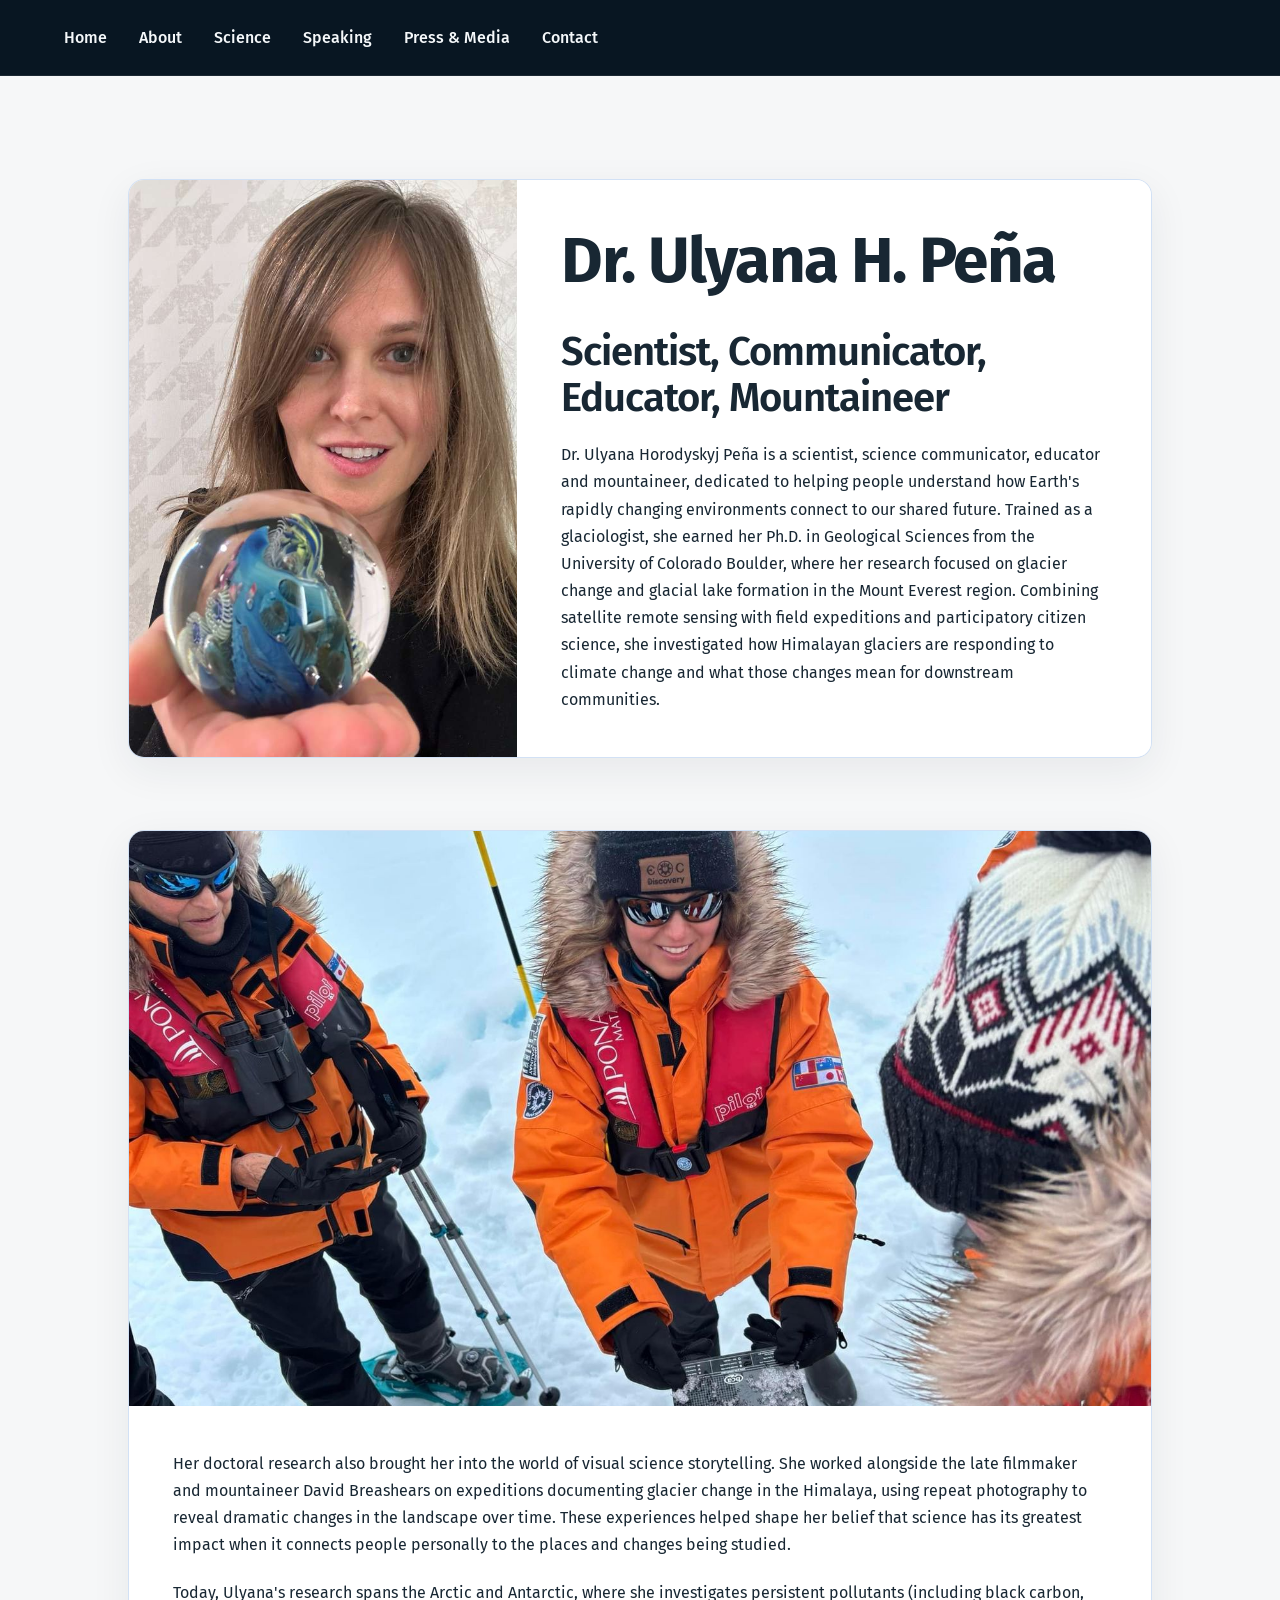
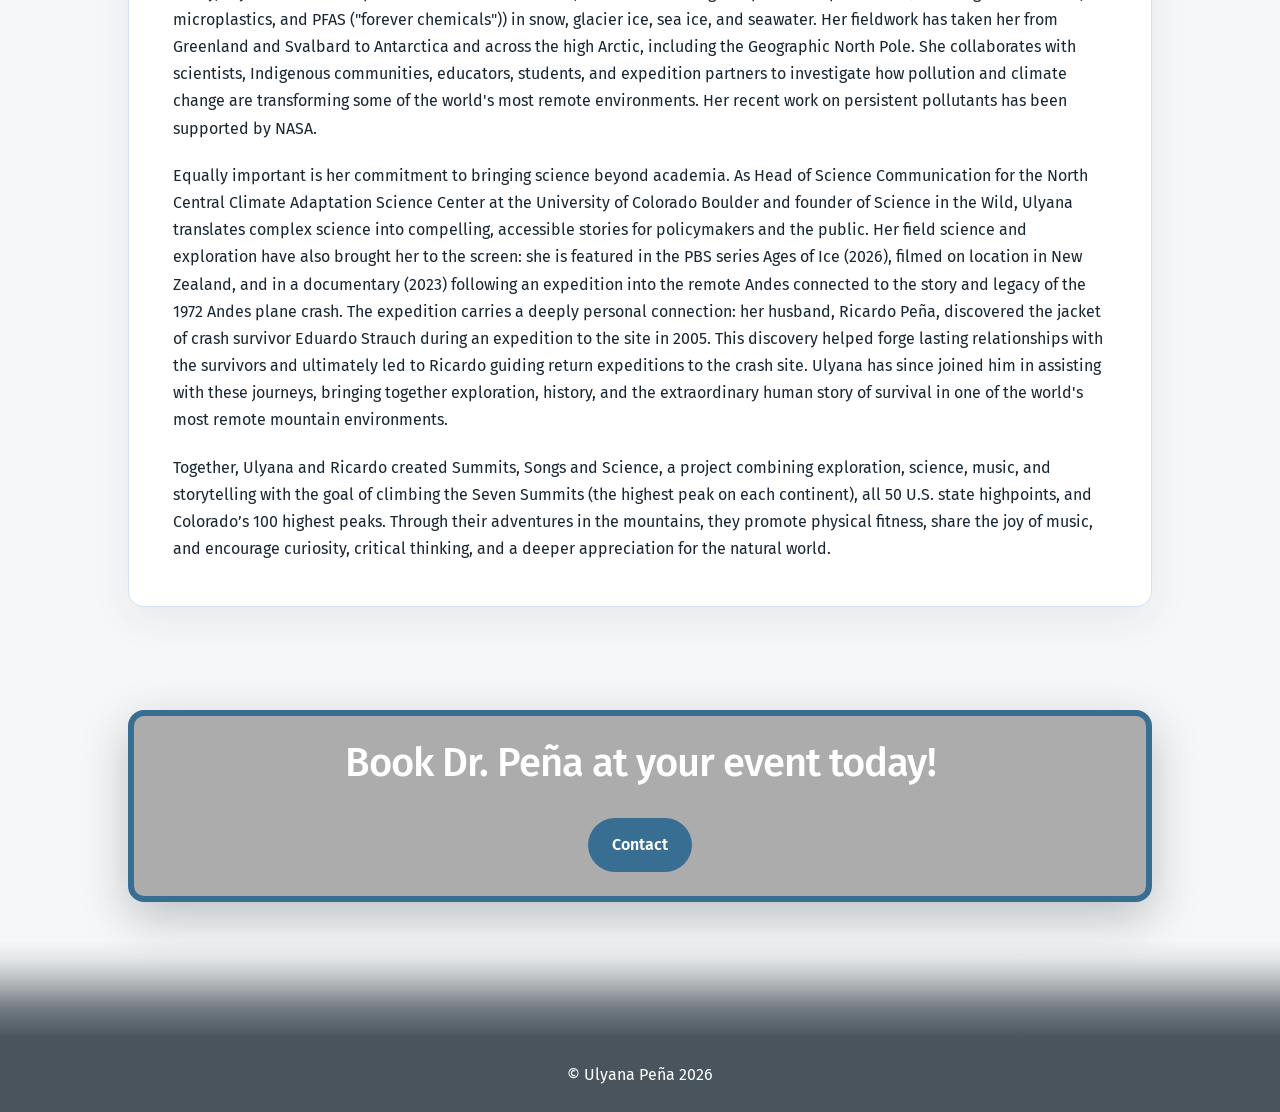
==== about.html @ 4a2b2b53 "Home and About" ====
<!DOCTYPE html>
<html lang="en">
<head>
    <meta charset="UTF-8">
    <meta name="viewport" content="width=device-width, initial-scale=1.0">
    <title>About | Ulyana H Peña</title>
    <link rel="preconnect" href="https://fonts.googleapis.com">
    <link rel="preconnect" href="https://fonts.gstatic.com" crossorigin>
    <link href="https://fonts.googleapis.com/css2?family=Fira+Sans:ital,wght@0,100;0,200;0,300;0,400;0,500;0,600;0,700;0,800;0,900;1,100;1,200;1,300;1,400;1,500;1,600;1,700;1,800;1,900&display=swap" rel="stylesheet">
    <link rel="stylesheet" href="styles.css">
</head>
<body id="about">
    <nav>
        <a href="index.html">Home</a>
        <a href="about.html">About</a>
        <a href="science.html">Science</a>
        <a href="speaking.html">Speaking</a>
        <a href="press-and-media.html">Press &amp; Media</a>
        <a href="contact.html">Contact</a>
    </nav>
    <main>
        <section class="about block-container">
            <article class="photo-text-block">
                <div class="photo-block">
                    <img src="img/small/home-ulyana.jpg" alt="Dr. Ulyana Peña holding a glass globe">
                </div>
                <div class="text-block">
                    <h1>Dr. Ulyana H. Peña</h1>
                    <h2>Scientist, Communicator, Educator, Mountaineer</h2>
                    <p>Dr. Ulyana Horodyskyj Peña is a scientist, science communicator, educator and mountaineer, dedicated to helping people understand how Earth's rapidly changing environments connect to our shared future. Trained as a glaciologist, she earned her Ph.D. in Geological Sciences from the University of Colorado Boulder, where her research focused on glacier change and glacial lake formation in the Mount Everest region. Combining satellite remote sensing with field expeditions and participatory citizen science, she investigated how Himalayan glaciers are responding to climate change and what those changes mean for downstream communities.</p>
                </div>
            </article>

            <article class="photo-text-block photo-text-block--stacked">
                <div class="photo-block">
                    <img src="img/small/home-sampling.jpg" alt="Researchers collecting samples on Arctic sea ice">
                </div>
                <div class="text-block">
                    <p>Her doctoral research also brought her into the world of visual science storytelling. She worked alongside the late filmmaker and mountaineer David Breashears on expeditions documenting glacier change in the Himalaya, using repeat photography to reveal dramatic changes in the landscape over time. These experiences helped shape her belief that science has its greatest impact when it connects people personally to the places and changes being studied.</p>
                    <p>Today, Ulyana's research spans the Arctic and Antarctic, where she investigates persistent pollutants (including black carbon, microplastics, and PFAS ("forever chemicals")) in snow, glacier ice, sea ice, and seawater. Her fieldwork has taken her from Greenland and Svalbard to Antarctica and across the high Arctic, including the Geographic North Pole. She collaborates with scientists, Indigenous communities, educators, students, and expedition partners to investigate how pollution and climate change are transforming some of the world's most remote environments. Her recent work on persistent pollutants has been supported by NASA.</p>
                    <p>Equally important is her commitment to bringing science beyond academia. As Head of Science Communication for the North Central Climate Adaptation Science Center at the University of Colorado Boulder and founder of Science in the Wild, Ulyana translates complex science into compelling, accessible stories for policymakers and the public. Her field science and exploration have also brought her to the screen: she is featured in the PBS series Ages of Ice (2026), filmed on location in New Zealand, and in a documentary (2023) following an expedition into the remote Andes connected to the story and legacy of the 1972 Andes plane crash. The expedition carries a deeply personal connection: her husband, Ricardo Peña, discovered the jacket of crash survivor Eduardo Strauch during an expedition to the site in 2005. This discovery helped forge lasting relationships with the survivors and ultimately led to Ricardo guiding return expeditions to the crash site. Ulyana has since joined him in assisting with these journeys, bringing together exploration, history, and the extraordinary human story of survival in one of the world's most remote mountain environments.</p>
                    <p>Together, Ulyana and Ricardo created Summits, Songs and Science, a project combining exploration, science, music, and storytelling with the goal of climbing the Seven Summits (the highest peak on each continent), all 50 U.S. state highpoints, and Colorado’s 100 highest peaks. Through their adventures in the mountains, they promote physical fitness, share the joy of music, and encourage curiosity, critical thinking, and a deeper appreciation for the natural world.</p>
                </div>
            </article>
        </section>
        <a class="card booking-card" href="contact.html">
            <h2>Book Dr. Peña at your event today!</h2>
            <span class="button">Contact</span>
        </a>
    </main>
    <footer>
        <p>&copy; Ulyana Peña 2026</p>
    </footer>
</body>
</html>
---- styles.css ----
:root {
    --color-deep-sky-blue: #386e92;
    --card-background: #ffffff;
    --card-radius: 1rem;
    --card-shadow: 0 0.75rem 2.5rem rgba(24, 39, 51, 0.07);
    --content-width: 72rem;
    --page-gutter: clamp(1.25rem, 5vw, 4rem);
    --section-spacing: clamp(4rem, 8vw, 7rem);
}

*,
*::before,
*::after {
    box-sizing: border-box;
}

html {
    line-height: 1.7;
}

body {
    display: flex;
    min-height: 100vh;
    flex-direction: column;
    margin: 0;
    color: #182733;
    background: #f6f7f8;
    font-family: "Fira Sans", sans-serif;
    font-size: 1rem;
    font-weight: 400;
}

nav {
    display: flex;
    flex-wrap: wrap;
    gap: 1rem 2rem;
    align-items: center;
    padding: 1.5rem max(var(--page-gutter), calc((100% - var(--content-width)) / 2));
    background: #081622;
    border-bottom: 1px solid rgba(255, 255, 255, 0.08);
}

nav a {
    color: #f5f8fa;
    font-weight: 500;
    text-decoration: none;
}

nav a:hover,
nav a:focus-visible {
    color: #82cfff;
}

main {
    flex: 1;
    width: min(100% - (2 * var(--page-gutter)), var(--content-width));
    margin-inline: auto;
    padding-block: var(--section-spacing);
}

main > section + section,
.science > section + section,
.press > section + section {
    margin-top: var(--section-spacing);
}

h1,
h2,
h3 {
    margin-top: 0;
    line-height: 1.15;
    letter-spacing: -0.025em;
}

h1 {
    margin-bottom: 2rem;
    font-size: clamp(2.5rem, 7vw, 4.5rem);
    font-weight: 700;
}

h2 {
    margin-bottom: 1.25rem;
    font-size: clamp(1.75rem, 4vw, 2.5rem);
    font-weight: 600;
}

h3 {
    margin-bottom: 1rem;
    font-size: clamp(1.25rem, 2.5vw, 1.6rem);
    font-weight: 600;
}

p,
ul {
    margin-top: 0;
    margin-bottom: 1.25rem;
}

li + li {
    margin-top: 1rem;
}

a {
    color: var(--color-deep-sky-blue);
    text-underline-offset: 0.2em;
}

footer {
    position: relative;
    padding: 1.5rem var(--page-gutter);
    color: #ffffff;
    text-align: center;
    background: rgba(8, 22, 34, 0.72);
}

footer::before {
    position: absolute;
    right: 0;
    bottom: 100%;
    left: 0;
    height: 6rem;
    background: linear-gradient(
        to top,
        rgba(8, 22, 34, 0.72) 0%,
        rgba(8, 22, 34, 0.55) 30%,
        rgba(8, 22, 34, 0.25) 60%,
        rgba(8, 22, 34, 0.07) 82%,
        rgba(8, 22, 34, 0) 100%
    );
    content: "";
    pointer-events: none;
}

footer p {
    margin: 0;
}

.card {
    margin-block: 2rem;
    padding: clamp(1.5rem, 4vw, 2.75rem);
    overflow: hidden;
    background: var(--card-background);
    border: 0;
    border-radius: var(--card-radius);
    box-shadow: var(--card-shadow);
}

.card > :first-child {
    margin-top: 0;
}

.card > :last-child {
    margin-bottom: 0;
}

.card img {
    display: block;
    width: 100%;
    height: auto;
    margin-bottom: 1.5rem;
    border-radius: calc(var(--card-radius) / 2);
    object-fit: cover;
}

.card > a {
    display: inline-block;
    margin-top: 0.75rem;
    font-weight: 500;
}

.block-container {
    display: flex;
    flex-direction: column;
    gap: clamp(1.5rem, 4vw, 2.5rem);
}

.photo-block,
.text-block,
.photo-text-block {
    overflow: hidden;
    border-radius: var(--card-radius);
}

.block-container > .photo-block,
.block-container > .text-block,
.photo-text-block {
    box-shadow: var(--card-shadow);
}

.photo-block img {
    display: block;
    width: 100%;
    height: 100%;
    object-fit: cover;
}

.text-block {
    padding: clamp(1.5rem, 4vw, 2.75rem);
    background: var(--card-background);
}

.text-block > :first-child {
    margin-top: 0;
}

.text-block > :last-child {
    margin-bottom: 0;
}

.photo-text-block {
    display: flex;
    background: var(--card-background);
    border: 1px solid rgba(7, 89, 199, 0.18);
}

.photo-text-block > .photo-block {
    flex: 0 0 38%;
    border-radius: 0;
}

.photo-text-block > .text-block {
    flex: 1;
    border-radius: 0;
}

.photo-text-block--stacked {
    flex-direction: column;
}

.photo-text-block--stacked > .photo-block {
    flex-basis: auto;
}

.photo-text-block--stacked > .photo-block img {
    aspect-ratio: 16 / 9;
}

.photo-text-block h1 {
    font-size: clamp(2.25rem, 5vw, 4rem);
}

.block-container > .photo-block img {
    aspect-ratio: 16 / 9;
}

@media (max-width: 48rem) {
    .photo-text-block {
        flex-direction: column;
    }

    .photo-text-block > .photo-block {
        flex-basis: auto;
    }

    .photo-text-block > .photo-block img {
        max-height: 32rem;
        aspect-ratio: 4 / 5;
    }
}

.contact.card {
    width: min(100%, 34rem);
    margin-inline: auto;
    padding: clamp(1.5rem, 3vw, 2rem);
    color: #ffffff;
    background: var(--color-deep-sky-blue);
    box-shadow: 0 1rem 3rem rgba(7, 89, 199, 0.24);
}

.contact.card h1 {
    margin-bottom: 1rem;
    font-size: clamp(2.25rem, 5vw, 3.25rem);
    text-align: center;
}

.contact.card address {
    font-style: normal;
}

.contact.card address p {
    margin-bottom: 0.35rem;
}

.contact.card address p:last-child {
    margin-bottom: 0;
}

.contact.card a {
    color: #ffffff;
}

.speaking__topic.card,
.science__research-item.card,
.science__exploration-item.card,
.science__essay.card,
.press__feature.card {
    min-height: calc(100% - 4rem);
}

.booking-card.card {
    display: block;
    box-sizing: border-box;
    width: 100%;
    margin-top: clamp(4rem, 8vw, 7rem);
    padding: clamp(1rem, 2vw, 1.5rem);
    color: #ffffff;
    text-align: center;
    text-decoration: none;
    background: rgba(0, 0, 0, 0.3);
    border: 6px solid var(--color-deep-sky-blue);
    box-shadow: 0 1rem 3rem rgba(8, 22, 34, 0.24);
    -webkit-backdrop-filter: blur(4px);
    backdrop-filter: blur(4px);
    transition: box-shadow 180ms ease;
}

.booking-card.card:hover,
.booking-card.card:focus-visible,
.booking-card.card:focus-within {
    box-shadow:
        inset 0 0 0 3px var(--color-deep-sky-blue),
        0 1rem 3rem rgba(8, 22, 34, 0.3);
}

.booking-card.card h2 {
    font-weight: 500;
}

.booking-card .button {
    display: inline-block;
    margin-top: 0.75rem;
    color: #ffffff;
    background: var(--color-deep-sky-blue);
}

.booking-card .button:hover,
.booking-card .button:focus-visible {
    color: #ffffff;
    background: var(--color-deep-sky-blue);
}

.button {
    padding: 0.85rem 1.5rem;
    color: #ffffff;
    background: var(--color-deep-sky-blue);
    border: 0;
    border-radius: 999px;
    font: inherit;
    font-weight: 600;
    cursor: pointer;
}

.button:hover,
.button:focus-visible {
    background: #194d5b;
}


body#home,
body#contact {
    min-height: 100vh;
    background-position: center;
    background-size: cover;
    background-repeat: no-repeat;
}

body#home {
    background-image: url(img/small/landscape-home-alternating.jpg);
    background-position: center top;
    background-repeat: repeat-y;
    background-size: 100% auto;
}

body#home main {
    padding-top: 0;
}

.home-hero__text {
    margin-bottom: clamp(3rem, 6vw, 5rem);
    padding-block: clamp(1.5rem, 4vw, 3rem);
    color: inherit;
    text-align: left;
}

.home-hero__text h1 {
    margin-bottom: 1rem;
    font-size: clamp(3rem, 6vw, 4.75rem);
}

.home-hero__text p {
    margin: 0;
    font-size: clamp(1.25rem, 2.5vw, 2rem);
    font-weight: 500;
}

.home-bio {
    margin-top: auto;
    padding: clamp(1rem, 2.5vw, 1.5rem);
    background: rgba(0, 0, 0, 0.3);
    border: 1px solid rgba(255, 255, 255, 0.1);
    border-radius: 0.75rem;
    backdrop-filter: blur(4px);
}

.home-bio > :last-child {
    margin-bottom: 0;
}

.home-intro {
    display: grid;
    grid-template-columns: minmax(0, 3fr) minmax(18rem, 2fr);
    min-height: max(28rem, calc(min(75vw, 85vh) - 5rem));
    gap: clamp(1rem, 2vw, 2rem);
    align-items: stretch;
}

.home-intro > .text-block {
    display: flex;
    flex-direction: column;
    padding: 2rem 0 0;
    color: #ffffff;
    background: transparent;
    text-shadow: 0 0.15rem 1rem rgba(8, 22, 34, 0.8);
}

.home-intro > .photo-block {
    width: min(100%, 28rem);
    height: auto;
    align-self: end;
    justify-self: end;
    border-radius: var(--card-radius);
    box-shadow: 0 1rem 3rem rgba(8, 22, 34, 0.3);
}

.home-intro > .photo-block img {
    height: auto;
    object-position: center;
}

@media (max-width: 48rem) {
    .home-intro {
        grid-template-columns: 1fr;
        padding-block: 3rem;
    }

    .home-intro > .photo-block {
        width: min(100%, 28rem);
        justify-self: center;
    }

    .home-intro > .photo-block img {
        height: auto;
    }
}

body#about main {
    width: min(100% - (2 * var(--page-gutter)), 64rem);
}

body#about .block-container {
    gap: clamp(2.5rem, 6vw, 4.5rem);
}

body#about main > section + section {
    margin-top: clamp(5rem, 10vw, 8rem);
}

body#contact {
    background-image: url(img/small/contact-ocean.jpg);
}
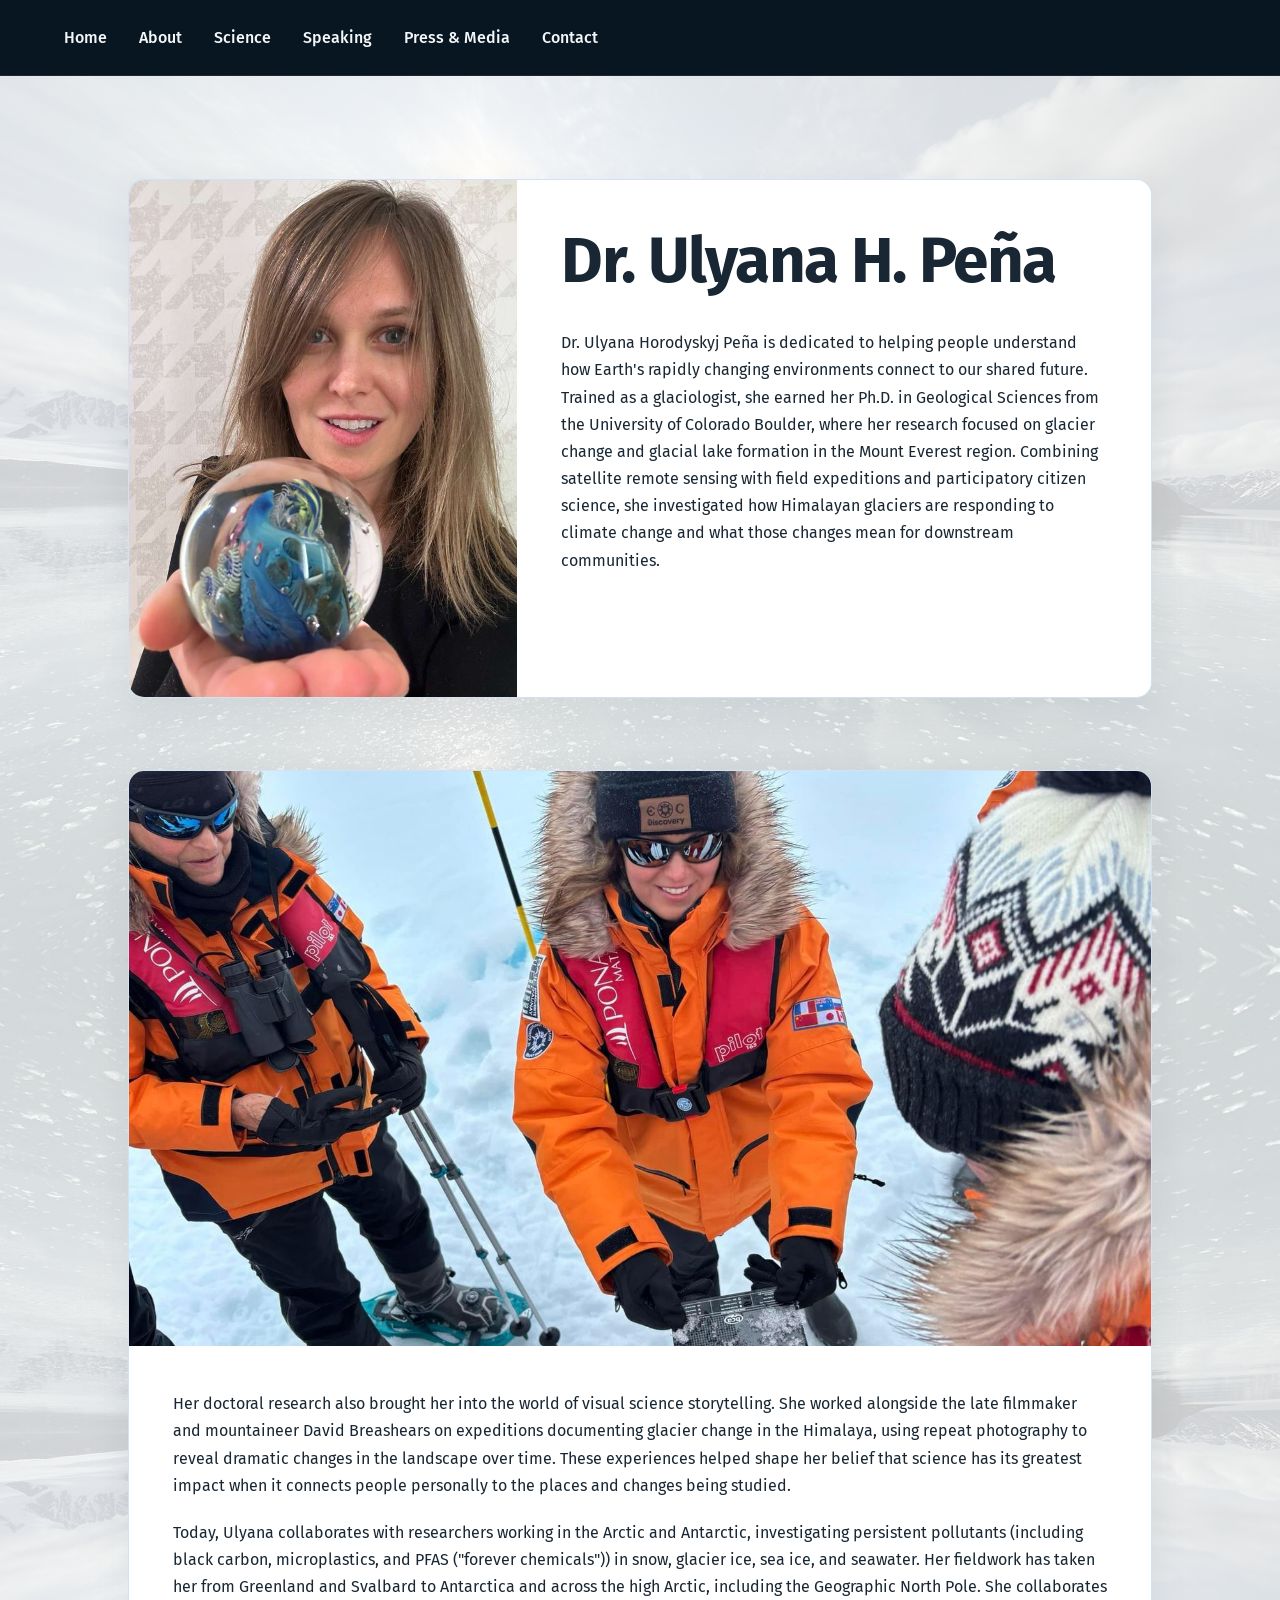
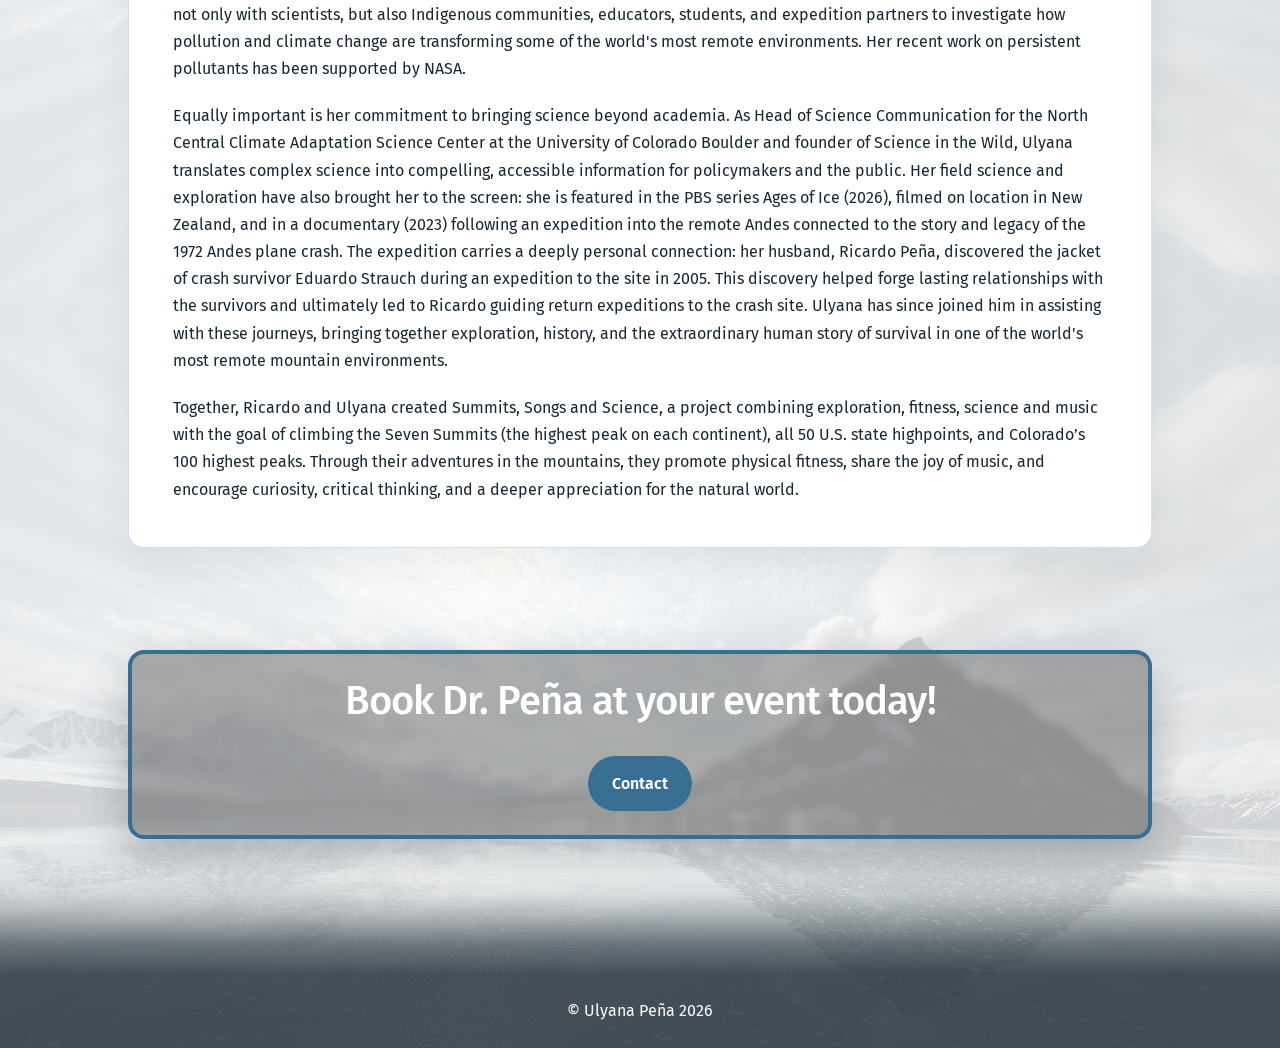
==== commit d6644e72: "Revise Dr. Ulyana Peña's biography section Updated the biography of Dr. Ulyana H. Peña to enhance cl" ====
--- a/about.html
+++ b/about.html
@@ -26,8 +26,7 @@
                 </div>
                 <div class="text-block">
                     <h1>Dr. Ulyana H. Peña</h1>
-                    <h2>Scientist, Communicator, Educator, Mountaineer</h2>
-                    <p>Dr. Ulyana Horodyskyj Peña is a scientist, science communicator, educator and mountaineer, dedicated to helping people understand how Earth's rapidly changing environments connect to our shared future. Trained as a glaciologist, she earned her Ph.D. in Geological Sciences from the University of Colorado Boulder, where her research focused on glacier change and glacial lake formation in the Mount Everest region. Combining satellite remote sensing with field expeditions and participatory citizen science, she investigated how Himalayan glaciers are responding to climate change and what those changes mean for downstream communities.</p>
+                    <p>Dr. Ulyana Horodyskyj Peña is dedicated to helping people understand how Earth's rapidly changing environments connect to our shared future. Trained as a glaciologist, she earned her Ph.D. in Geological Sciences from the University of Colorado Boulder, where her research focused on glacier change and glacial lake formation in the Mount Everest region. Combining satellite remote sensing with field expeditions and participatory citizen science, she investigated how Himalayan glaciers are responding to climate change and what those changes mean for downstream communities.</p>
                 </div>
             </article>
 
@@ -37,9 +36,9 @@
                 </div>
                 <div class="text-block">
                     <p>Her doctoral research also brought her into the world of visual science storytelling. She worked alongside the late filmmaker and mountaineer David Breashears on expeditions documenting glacier change in the Himalaya, using repeat photography to reveal dramatic changes in the landscape over time. These experiences helped shape her belief that science has its greatest impact when it connects people personally to the places and changes being studied.</p>
-                    <p>Today, Ulyana's research spans the Arctic and Antarctic, where she investigates persistent pollutants (including black carbon, microplastics, and PFAS ("forever chemicals")) in snow, glacier ice, sea ice, and seawater. Her fieldwork has taken her from Greenland and Svalbard to Antarctica and across the high Arctic, including the Geographic North Pole. She collaborates with scientists, Indigenous communities, educators, students, and expedition partners to investigate how pollution and climate change are transforming some of the world's most remote environments. Her recent work on persistent pollutants has been supported by NASA.</p>
-                    <p>Equally important is her commitment to bringing science beyond academia. As Head of Science Communication for the North Central Climate Adaptation Science Center at the University of Colorado Boulder and founder of Science in the Wild, Ulyana translates complex science into compelling, accessible stories for policymakers and the public. Her field science and exploration have also brought her to the screen: she is featured in the PBS series Ages of Ice (2026), filmed on location in New Zealand, and in a documentary (2023) following an expedition into the remote Andes connected to the story and legacy of the 1972 Andes plane crash. The expedition carries a deeply personal connection: her husband, Ricardo Peña, discovered the jacket of crash survivor Eduardo Strauch during an expedition to the site in 2005. This discovery helped forge lasting relationships with the survivors and ultimately led to Ricardo guiding return expeditions to the crash site. Ulyana has since joined him in assisting with these journeys, bringing together exploration, history, and the extraordinary human story of survival in one of the world's most remote mountain environments.</p>
-                    <p>Together, Ulyana and Ricardo created Summits, Songs and Science, a project combining exploration, science, music, and storytelling with the goal of climbing the Seven Summits (the highest peak on each continent), all 50 U.S. state highpoints, and Colorado’s 100 highest peaks. Through their adventures in the mountains, they promote physical fitness, share the joy of music, and encourage curiosity, critical thinking, and a deeper appreciation for the natural world.</p>
+                    <p>Today, Ulyana collaborates with researchers working in the Arctic and Antarctic, investigating persistent pollutants (including black carbon, microplastics, and PFAS ("forever chemicals")) in snow, glacier ice, sea ice, and seawater. Her fieldwork has taken her from Greenland and Svalbard to Antarctica and across the high Arctic, including the Geographic North Pole. She collaborates not only with scientists, but also Indigenous communities, educators, students, and expedition partners to investigate how pollution and climate change are transforming some of the world's most remote environments. Her recent work on persistent pollutants has been supported by NASA.</p>
+                    <p>Equally important is her commitment to bringing science beyond academia. As Head of Science Communication for the North Central Climate Adaptation Science Center at the University of Colorado Boulder and founder of Science in the Wild, Ulyana translates complex science into compelling, accessible information for policymakers and the public. Her field science and exploration have also brought her to the screen: she is featured in the PBS series Ages of Ice (2026), filmed on location in New Zealand, and in a documentary (2023) following an expedition into the remote Andes connected to the story and legacy of the 1972 Andes plane crash. The expedition carries a deeply personal connection: her husband, Ricardo Peña, discovered the jacket of crash survivor Eduardo Strauch during an expedition to the site in 2005. This discovery helped forge lasting relationships with the survivors and ultimately led to Ricardo guiding return expeditions to the crash site. Ulyana has since joined him in assisting with these journeys, bringing together exploration, history, and the extraordinary human story of survival in one of the world's most remote mountain environments.</p>
+                    <p>Together, Ricardo and Ulyana created Summits, Songs and Science, a project combining exploration, fitness, science and music with the goal of climbing the Seven Summits (the highest peak on each continent), all 50 U.S. state highpoints, and Colorado’s 100 highest peaks. Through their adventures in the mountains, they promote physical fitness, share the joy of music, and encourage curiosity, critical thinking, and a deeper appreciation for the natural world.</p>
                 </div>
             </article>
         </section>
--- a/styles.css
+++ b/styles.css
@@ -6,6 +6,7 @@
     --content-width: 72rem;
     --page-gutter: clamp(1.25rem, 5vw, 4rem);
     --section-spacing: clamp(4rem, 8vw, 7rem);
+    --card-gap: clamp(1.5rem, 4vw, 2.5rem);
 }
 
 *,
@@ -24,7 +25,13 @@
     flex-direction: column;
     margin: 0;
     color: #182733;
-    background: #f6f7f8;
+    background-color: #f6f7f8;
+    background-image:
+        linear-gradient(rgba(255, 255, 255, 0.8), rgba(255, 255, 255, 0.8)),
+        url(img/small/landscape-home-alternating.jpg);
+    background-position: center top;
+    background-repeat: repeat-y;
+    background-size: 100% auto;
     font-family: "Fira Sans", sans-serif;
     font-size: 1rem;
     font-weight: 400;
@@ -58,10 +65,18 @@
     padding-block: var(--section-spacing);
 }
 
-main > section + section,
+main > section + section {
+    margin-top: var(--section-spacing);
+}
+
 .science > section + section,
 .press > section + section {
-    margin-top: var(--section-spacing);
+    margin-top: calc(var(--card-gap) * 2);
+}
+
+.science h2,
+.press h2 {
+    margin-bottom: 0.65rem;
 }
 
 h1,
@@ -139,7 +154,8 @@
     margin-block: 2rem;
     padding: clamp(1.5rem, 4vw, 2.75rem);
     overflow: hidden;
-    background: var(--card-background);
+    color: #ffffff;
+    background: #000000;
     border: 0;
     border-radius: var(--card-radius);
     box-shadow: var(--card-shadow);
@@ -162,6 +178,10 @@
     object-fit: cover;
 }
 
+.card a {
+    color: #ffffff;
+}
+
 .card > a {
     display: inline-block;
     margin-top: 0.75rem;
@@ -259,12 +279,20 @@
 }
 
 .contact.card {
+    display: flex;
     width: min(100%, 34rem);
-    margin-inline: auto;
-    padding: clamp(1.5rem, 3vw, 2rem);
-    color: #ffffff;
-    background: var(--color-deep-sky-blue);
-    box-shadow: 0 1rem 3rem rgba(7, 89, 199, 0.24);
+    min-height: 20rem;
+    flex-direction: column;
+    justify-content: center;
+    margin: auto;
+    padding: clamp(1.5rem, 4vw, 3rem);
+    color: #ffffff;
+    background: rgba(0, 0, 0, 0.3);
+    border: 1px solid rgba(255, 255, 255, 0.1);
+    border-radius: var(--card-radius);
+    box-shadow: 0 1rem 3rem rgba(8, 22, 34, 0.28);
+    -webkit-backdrop-filter: blur(4px);
+    backdrop-filter: blur(4px);
 }
 
 .contact.card h1 {
@@ -274,6 +302,8 @@
 }
 
 .contact.card address {
+    width: min(100%, 28rem);
+    margin-inline: auto;
     font-style: normal;
 }
 
@@ -289,13 +319,80 @@
     color: #ffffff;
 }
 
-.speaking__topic.card,
-.science__research-item.card,
-.science__exploration-item.card,
-.science__essay.card,
-.press__feature.card {
-    min-height: calc(100% - 4rem);
-}
+.card-grid {
+    display: grid;
+    grid-template-columns: 1fr;
+    gap: var(--card-gap);
+}
+
+.card-grid > .card,
+.card-grid > .photo-text-block {
+    margin: 0;
+    min-height: 100%;
+}
+
+@media (min-width: 48rem) {
+    .card-grid {
+        grid-template-columns: 1fr 1fr;
+    }
+}
+
+.press__tedx-card,
+.science__essay {
+    grid-column: 1 / -1;
+}
+
+.press__video {
+    position: relative;
+    margin-top: 1rem;
+    overflow: hidden;
+    aspect-ratio: 16 / 9;
+    border-radius: calc(var(--card-radius) / 2);
+}
+
+.press__video iframe {
+    position: absolute;
+    inset: 0;
+    width: 100%;
+    height: 100%;
+    border: 0;
+}
+
+.speaking__topics {
+    margin-top: 0.65rem;
+}
+
+.speaking__topic.card {
+    display: flex;
+    aspect-ratio: 1;
+    flex-direction: column;
+    justify-content: center;
+    margin-block: 0;
+    color: inherit;
+    text-align: center;
+    text-decoration: none;
+}
+
+.speaking__topic.card h2 {
+    margin-bottom: 0.75rem;
+}
+
+.speaking__topic.card p {
+    margin-bottom: 0;
+}
+
+.speaking__topic--full {
+    aspect-ratio: auto;
+    min-height: 0;
+    color: inherit;
+    text-decoration: none;
+    grid-column: 1 / -1;
+}
+
+.speaking__topic--full .text-block {
+    text-align: center;
+}
+
 
 .booking-card.card {
     display: block;
@@ -307,19 +404,21 @@
     text-align: center;
     text-decoration: none;
     background: rgba(0, 0, 0, 0.3);
-    border: 6px solid var(--color-deep-sky-blue);
-    box-shadow: 0 1rem 3rem rgba(8, 22, 34, 0.24);
+    border: 4px solid var(--color-deep-sky-blue);
+    box-shadow:
+        inset 0 0 0 0 var(--color-deep-sky-blue),
+        0 1rem 3rem rgba(8, 22, 34, 0.24);
     -webkit-backdrop-filter: blur(4px);
     backdrop-filter: blur(4px);
-    transition: box-shadow 180ms ease;
+    transition: box-shadow 80ms ease;
 }
 
 .booking-card.card:hover,
 .booking-card.card:focus-visible,
 .booking-card.card:focus-within {
     box-shadow:
-        inset 0 0 0 3px var(--color-deep-sky-blue),
-        0 1rem 3rem rgba(8, 22, 34, 0.3);
+        inset 0 0 0 2px var(--color-deep-sky-blue),
+        0 1rem 3rem rgba(8, 22, 34, 0.4);
 }
 
 .booking-card.card h2 {
@@ -369,6 +468,10 @@
     background-position: center top;
     background-repeat: repeat-y;
     background-size: 100% auto;
+}
+
+body#contact {
+    background-image: url(img/small/contact-ocean.jpg);
 }
 
 body#home main {
@@ -417,10 +520,11 @@
 .home-intro > .text-block {
     display: flex;
     flex-direction: column;
-    padding: 2rem 0 0;
+    overflow: visible;
+    padding: 2rem 0 0 1rem;
     color: #ffffff;
     background: transparent;
-    text-shadow: 0 0.15rem 1rem rgba(8, 22, 34, 0.8);
+    text-shadow: 0 0.15rem 1rem rgba(8, 22, 34, 0.4);
 }
 
 .home-intro > .photo-block {
@@ -428,7 +532,7 @@
     height: auto;
     align-self: end;
     justify-self: end;
-    border-radius: var(--card-radius);
+    border-radius: 0;
     box-shadow: 0 1rem 3rem rgba(8, 22, 34, 0.3);
 }
 
@@ -465,6 +569,9 @@
     margin-top: clamp(5rem, 10vw, 8rem);
 }
 
-body#contact {
-    background-image: url(img/small/contact-ocean.jpg);
-}
+body#contact main {
+    display: grid;
+    width: 100%;
+    padding: var(--page-gutter);
+    place-items: center;
+}
